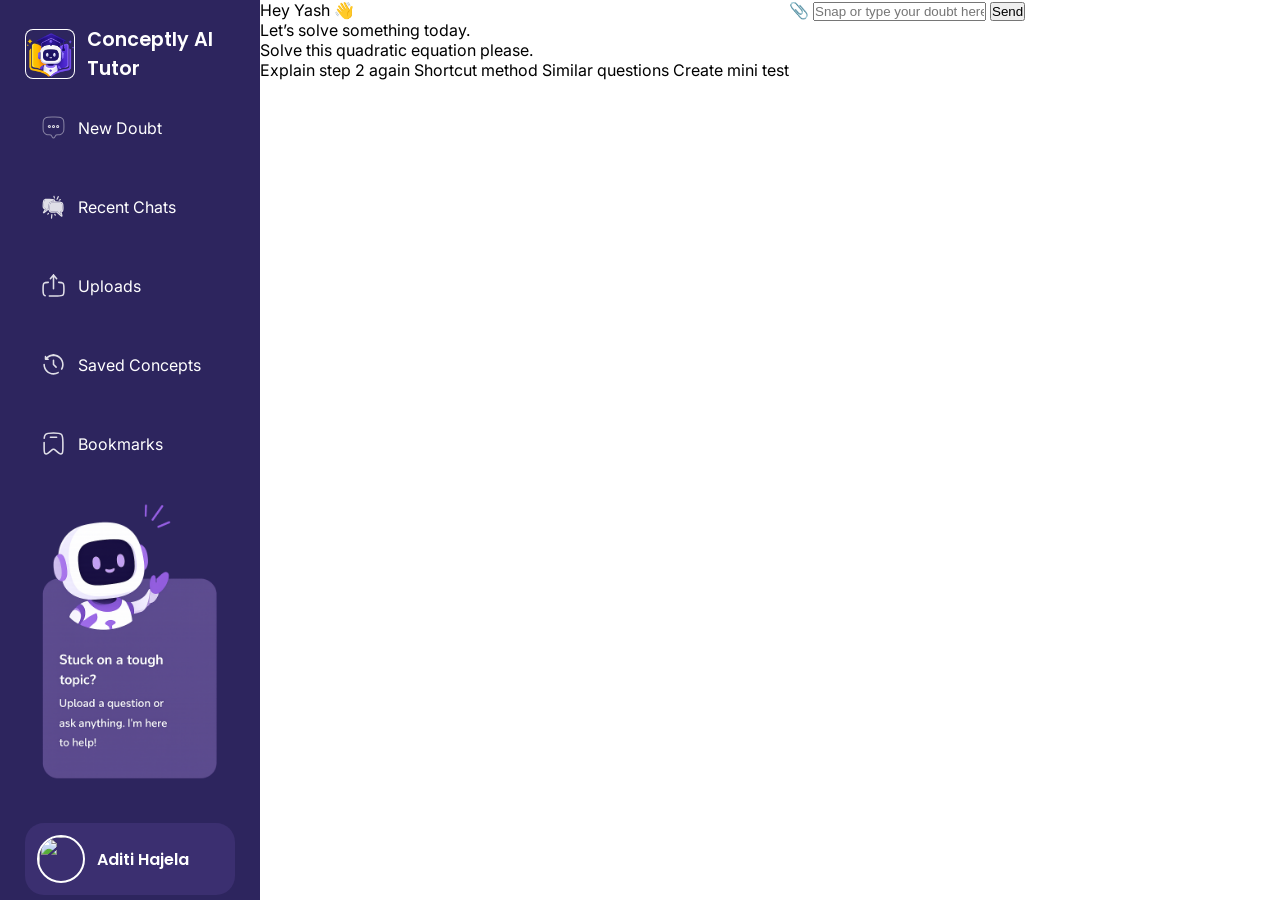
==== index.html @ 47c6aef8 "Initial project upload" ====
<!DOCTYPE html>
<html lang="en">

<head>
    <meta charset="UTF-8">
    <meta name="viewport" content="width=device-width, initial-scale=1.0">
    <title>Conceptly</title>
    <link href="https://fonts.googleapis.com/css2?family=Poppins:wght@400;600&family=Inter:wght@400;500&display=swap"
        rel="stylesheet">
   
    <link rel="icon" sizes="32x32" type="image/png" href="tutor-logo.png  ">


    <style>
        :root {
            --primary: #2d255e;
            /* Sidebar purple */
            --accent: #FFD166;
            /* Highlight yellow */
            --background: #FFFFFF;
            /* Main chat background (white) */
            --bot-bubble: #ECEBFF;
            /* AI tutor bubble (light lavender) */
            --user-bubble: #F1F3F4;
            /* User bubble (light gray) */
            --success: #3DDC97;
            /* Correct/positive feedback green */
            --error: #FF6B6B;
            /* Error red */
            --active: rgba(255, 255, 255, 0.08);
        }


        * {
            margin: 0;
            padding: 0;
            box-sizing: border-box;
        }

        body {
            font-family: "Inter", sans-serif;
            background: var(--background);
            display: flex;
            height: 100vh;
            overflow: hidden;
        }

        .top-section {
            flex-grow: 1;
        }

        .sidebar {
            width: 260px;
            background: var(--primary);
            color: white;
            padding: 25px;
            display: flex;
            flex-direction: column;
            height: 100vh;
            /* force exact viewport height */
            overflow: hidden;
            /* prevent internal overflow */
        }


        .nav {
            display: flex;
            flex-direction: column;
            gap: 10px;
        }

        .nav-icon {
            width: 25px;
            height: 25px;
            filter: brightness(0) invert(1);
            opacity: 0.85;
            transition: 0.2s ease;
        }

        .nav-item:hover .nav-icon {
            opacity: 1;
            transform: scale(1.08);
        }

        .nav-item:hover span {
            opacity: 1;
            transform: scale(1.08);
        }

        .nav-item {
            display: flex;
            align-items: center;

            gap: 12px;
            padding: 12px 16px;
            border-radius: 8px;
            cursor: pointer;
            transition: background-color 0.2s ease;
        }

        .nav-item:hover {
            background-color: var(--active);
        }

        .nav-item.active {
            background-color: var(--active);
        }

        .nav-item {
            margin-top: 20px;
            padding: 12px 16px;
            border-radius: 8px;
            cursor: pointer;
            transition: background-color 0.2s ease;
        }

        .logo {
            display: flex;
            align-items: center;
            gap: 12px;
            /* space between icon and text */
        }

        .logo-icon {
            width: 50px;
            height: 50px;
            box-shadow: inset 0 0 0 1px white;
            /* white border around the icon */
            border-radius: 8px;
            padding: 1px;
        }

        .logo p {
            position: relative;
            /* required for ::before positioning */
            font-family: "Poppins", sans-serif;
            font-size: 1.2rem;
            font-weight: 600;
            color: white;
            overflow: hidden;
            cursor: pointer;
        }

        .help-box {
            margin: 20px 0;
            width: 100%;
            max-height: 100%;
            border-radius: 12px;
            object-fit: cover;
            transition: transform 0.2s ease;
            /* smooth hover effect */
        }

        .help-box:hover {
            transform: scale(1.02);

        }





        .profile {
            display: flex;
            align-items: center;
            gap: 12px;
            background-color: #3b2f70;
            /* slightly lighter purple box */
            padding: 12px;
            border-radius: 19px;
            margin-bottom: 30px;
            margin-top: 0;
        }

        .profile-avatar {
            width: 48px;
            height: 48px;
            border-radius: 50%;
            object-fit: cover;
            border: 2px solid white;
        }

        .profile-info {
            display: flex;
            flex-direction: column;
        }

        .profile-name {
            font-family: "Poppins", sans-serif;
            font-size: 1rem;
            font-weight: 600;
            color: white;
        }
    </style>
</head>

<body>
    <div class="sidebar">

        <div class="top-section">

            <div class="logo">
                <img class="logo-icon" src="tutor-logo.png">
                <p>Conceptly AI Tutor</p>
            </div>

            <div class="nav">

                <div class="nav-item">
                    <img src="chat-dots-svgrepo-com.svg" class="nav-icon">
                    <span>New Doubt</span>
                </div>

                <div class="nav-item">
                    <img src="messages-svgrepo-com.svg" class="nav-icon">
                    <span>Recent Chats</span>
                </div>

                <div class="nav-item">
                    <img src="upload-svgrepo-com.svg" class="nav-icon">
                    <span>Uploads</span>
                </div>

                <div class="nav-item">
                    <img src="history-svgrepo-com.svg" class="nav-icon">
                    <span>Saved Concepts</span>
                </div>

                <div class="nav-item">
                    <img src="bookmark-svgrepo-com.svg" class="nav-icon">
                    <span>Bookmarks</span>
                </div>

            </div>

        </div>

        <img class="help-box" src="help.png">

        <div class="profile">
            <img src="alex-avatar.png" class="profile-avatar">
            <div class="profile-info">
                <p class="profile-name">Aditi Hajela</p>
            </div>
        </div>

    </div>

    <!-- MAIN CONTENT -->
    <div class="main"> <!-- GREETING -->
        <div class="greeting"> Hey Yash 👋<br> Let’s solve something today. </div> <!-- CHAT -->
        <div class="chat-container"> <!-- USER MESSAGE -->
            <div class="message user"> Solve this quadratic equation please. </div>
            <div class="suggestions"> <span class="chip">Explain step 2 again</span> <span class="chip">Shortcut
                    method</span> <span class="chip">Similar questions</span> <span class="chip">Create mini test</span>
            </div>
        </div>
    </div> <!-- INPUT -->
    <div class="input-area"> <label class="upload-btn"> 📎 <input type="file" hidden> </label> <input type="text"
            placeholder="Snap or type your doubt here..."> <button class="send-btn">Send</button> </div>
    </div>


</body>

</html>
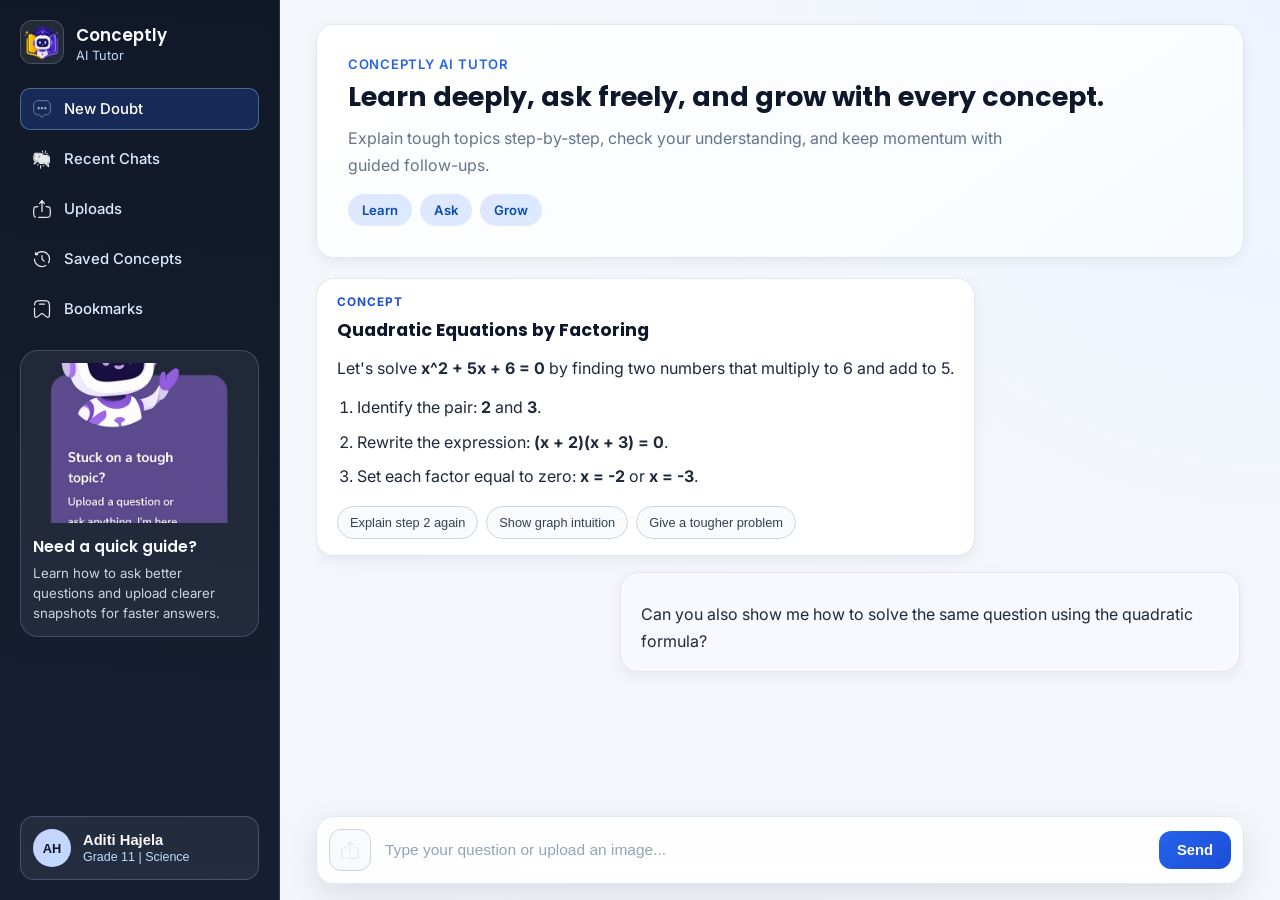
==== commit 0270a375: "updated css" ====
--- a/index.html
+++ b/index.html
@@ -1,266 +1,115 @@
 <!DOCTYPE html>
 <html lang="en">
+<head>
+  <meta charset="UTF-8">
+  <meta name="viewport" content="width=device-width, initial-scale=1.0">
+  <title>Conceptly</title>
+  <link rel="preconnect" href="https://fonts.googleapis.com">
+  <link rel="preconnect" href="https://fonts.gstatic.com" crossorigin>
+  <link href="https://fonts.googleapis.com/css2?family=Inter:wght@400;500;600;700&family=Poppins:wght@500;600;700&display=swap" rel="stylesheet">
+  <link rel="icon" type="image/png" sizes="32x32" href="tutor-logo.png">
+  <link rel="stylesheet" href="styles.css">
+</head>
+<body>
+  <div class="app-shell">
+    <aside class="sidebar" aria-label="Primary">
+      <div class="sidebar-top">
+        <a class="logo" href="#" aria-label="Conceptly home">
+          <img class="logo-mark" src="tutor-logo.png" alt="Conceptly logo">
+          <div class="logo-copy">
+            <span class="logo-title">Conceptly</span>
+            <span class="logo-subtitle">AI Tutor</span>
+          </div>
+        </a>
 
-<head>
-    <meta charset="UTF-8">
-    <meta name="viewport" content="width=device-width, initial-scale=1.0">
-    <title>Conceptly</title>
-    <link href="https://fonts.googleapis.com/css2?family=Poppins:wght@400;600&family=Inter:wght@400;500&display=swap"
-        rel="stylesheet">
-   
-    <link rel="icon" sizes="32x32" type="image/png" href="tutor-logo.png  ">
+        <nav class="sidebar-nav" aria-label="Sidebar navigation">
+          <a class="nav-item active" href="#">
+            <img src="chat-dots-svgrepo-com.svg" class="nav-icon" alt="" aria-hidden="true">
+            <span class="nav-label">New Doubt</span>
+          </a>
+          <a class="nav-item" href="#">
+            <img src="messages-svgrepo-com.svg" class="nav-icon" alt="" aria-hidden="true">
+            <span class="nav-label">Recent Chats</span>
+          </a>
+          <a class="nav-item" href="#">
+            <img src="upload-svgrepo-com.svg" class="nav-icon" alt="" aria-hidden="true">
+            <span class="nav-label">Uploads</span>
+          </a>
+          <a class="nav-item" href="#">
+            <img src="history-svgrepo-com.svg" class="nav-icon" alt="" aria-hidden="true">
+            <span class="nav-label">Saved Concepts</span>
+          </a>
+          <a class="nav-item" href="#">
+            <img src="bookmark-svgrepo-com.svg" class="nav-icon" alt="" aria-hidden="true">
+            <span class="nav-label">Bookmarks</span>
+          </a>
+        </nav>
+      </div>
 
+      <div class="help-card">
+        <img src="help.png" alt="Get help with Conceptly features">
+        <div class="help-copy">
+          <h2>Need a quick guide?</h2>
+          <p>Learn how to ask better questions and upload clearer snapshots for faster answers.</p>
+        </div>
+      </div>
 
-    <style>
-        :root {
-            --primary: #2d255e;
-            /* Sidebar purple */
-            --accent: #FFD166;
-            /* Highlight yellow */
-            --background: #FFFFFF;
-            /* Main chat background (white) */
-            --bot-bubble: #ECEBFF;
-            /* AI tutor bubble (light lavender) */
-            --user-bubble: #F1F3F4;
-            /* User bubble (light gray) */
-            --success: #3DDC97;
-            /* Correct/positive feedback green */
-            --error: #FF6B6B;
-            /* Error red */
-            --active: rgba(255, 255, 255, 0.08);
-        }
+      <button class="profile-card" type="button" aria-label="Open profile">
+        <span class="avatar" aria-hidden="true">AH</span>
+        <span class="profile-meta">
+          <span class="profile-name">Aditi Hajela</span>
+          <span class="profile-role">Grade 11 | Science</span>
+        </span>
+      </button>
+    </aside>
 
+    <main class="main" aria-label="Chat workspace">
+      <section class="greeting" aria-label="Welcome">
+        <p class="eyebrow">Conceptly AI Tutor</p>
+        <h1>Learn deeply, ask freely, and grow with every concept.</h1>
+        <p class="subheading">Explain tough topics step-by-step, check your understanding, and keep momentum with guided follow-ups.</p>
+        <div class="feature-highlights" role="list" aria-label="Core features">
+          <span class="highlight-chip" role="listitem">Learn</span>
+          <span class="highlight-chip" role="listitem">Ask</span>
+          <span class="highlight-chip" role="listitem">Grow</span>
+        </div>
+      </section>
 
-        * {
-            margin: 0;
-            padding: 0;
-            box-sizing: border-box;
-        }
+      <section class="chat-container" aria-label="Conversation">
+        <article class="chat-message bot-message">
+          <p class="message-label">Concept</p>
+          <h2 class="concept-title">Quadratic Equations by Factoring</h2>
+          <div class="message-body">
+            <p>Let's solve <strong>x^2 + 5x + 6 = 0</strong> by finding two numbers that multiply to 6 and add to 5.</p>
+            <ol class="step-list">
+              <li>Identify the pair: <strong>2</strong> and <strong>3</strong>.</li>
+              <li>Rewrite the expression: <strong>(x + 2)(x + 3) = 0</strong>.</li>
+              <li>Set each factor equal to zero: <strong>x = -2</strong> or <strong>x = -3</strong>.</li>
+            </ol>
+          </div>
+          <div class="suggestion-chips" aria-label="Suggested follow-ups">
+            <button class="chip" type="button">Explain step 2 again</button>
+            <button class="chip" type="button">Show graph intuition</button>
+            <button class="chip" type="button">Give a tougher problem</button>
+          </div>
+        </article>
 
-        body {
-            font-family: "Inter", sans-serif;
-            background: var(--background);
-            display: flex;
-            height: 100vh;
-            overflow: hidden;
-        }
+        <article class="chat-message user-message">
+          <div class="message-body">
+            <p>Can you also show me how to solve the same question using the quadratic formula?</p>
+          </div>
+        </article>
+      </section>
 
-        .top-section {
-            flex-grow: 1;
-        }
-
-        .sidebar {
-            width: 260px;
-            background: var(--primary);
-            color: white;
-            padding: 25px;
-            display: flex;
-            flex-direction: column;
-            height: 100vh;
-            /* force exact viewport height */
-            overflow: hidden;
-            /* prevent internal overflow */
-        }
-
-
-        .nav {
-            display: flex;
-            flex-direction: column;
-            gap: 10px;
-        }
-
-        .nav-icon {
-            width: 25px;
-            height: 25px;
-            filter: brightness(0) invert(1);
-            opacity: 0.85;
-            transition: 0.2s ease;
-        }
-
-        .nav-item:hover .nav-icon {
-            opacity: 1;
-            transform: scale(1.08);
-        }
-
-        .nav-item:hover span {
-            opacity: 1;
-            transform: scale(1.08);
-        }
-
-        .nav-item {
-            display: flex;
-            align-items: center;
-
-            gap: 12px;
-            padding: 12px 16px;
-            border-radius: 8px;
-            cursor: pointer;
-            transition: background-color 0.2s ease;
-        }
-
-        .nav-item:hover {
-            background-color: var(--active);
-        }
-
-        .nav-item.active {
-            background-color: var(--active);
-        }
-
-        .nav-item {
-            margin-top: 20px;
-            padding: 12px 16px;
-            border-radius: 8px;
-            cursor: pointer;
-            transition: background-color 0.2s ease;
-        }
-
-        .logo {
-            display: flex;
-            align-items: center;
-            gap: 12px;
-            /* space between icon and text */
-        }
-
-        .logo-icon {
-            width: 50px;
-            height: 50px;
-            box-shadow: inset 0 0 0 1px white;
-            /* white border around the icon */
-            border-radius: 8px;
-            padding: 1px;
-        }
-
-        .logo p {
-            position: relative;
-            /* required for ::before positioning */
-            font-family: "Poppins", sans-serif;
-            font-size: 1.2rem;
-            font-weight: 600;
-            color: white;
-            overflow: hidden;
-            cursor: pointer;
-        }
-
-        .help-box {
-            margin: 20px 0;
-            width: 100%;
-            max-height: 100%;
-            border-radius: 12px;
-            object-fit: cover;
-            transition: transform 0.2s ease;
-            /* smooth hover effect */
-        }
-
-        .help-box:hover {
-            transform: scale(1.02);
-
-        }
-
-
-
-
-
-        .profile {
-            display: flex;
-            align-items: center;
-            gap: 12px;
-            background-color: #3b2f70;
-            /* slightly lighter purple box */
-            padding: 12px;
-            border-radius: 19px;
-            margin-bottom: 30px;
-            margin-top: 0;
-        }
-
-        .profile-avatar {
-            width: 48px;
-            height: 48px;
-            border-radius: 50%;
-            object-fit: cover;
-            border: 2px solid white;
-        }
-
-        .profile-info {
-            display: flex;
-            flex-direction: column;
-        }
-
-        .profile-name {
-            font-family: "Poppins", sans-serif;
-            font-size: 1rem;
-            font-weight: 600;
-            color: white;
-        }
-    </style>
-</head>
-
-<body>
-    <div class="sidebar">
-
-        <div class="top-section">
-
-            <div class="logo">
-                <img class="logo-icon" src="tutor-logo.png">
-                <p>Conceptly AI Tutor</p>
-            </div>
-
-            <div class="nav">
-
-                <div class="nav-item">
-                    <img src="chat-dots-svgrepo-com.svg" class="nav-icon">
-                    <span>New Doubt</span>
-                </div>
-
-                <div class="nav-item">
-                    <img src="messages-svgrepo-com.svg" class="nav-icon">
-                    <span>Recent Chats</span>
-                </div>
-
-                <div class="nav-item">
-                    <img src="upload-svgrepo-com.svg" class="nav-icon">
-                    <span>Uploads</span>
-                </div>
-
-                <div class="nav-item">
-                    <img src="history-svgrepo-com.svg" class="nav-icon">
-                    <span>Saved Concepts</span>
-                </div>
-
-                <div class="nav-item">
-                    <img src="bookmark-svgrepo-com.svg" class="nav-icon">
-                    <span>Bookmarks</span>
-                </div>
-
-            </div>
-
-        </div>
-
-        <img class="help-box" src="help.png">
-
-        <div class="profile">
-            <img src="alex-avatar.png" class="profile-avatar">
-            <div class="profile-info">
-                <p class="profile-name">Aditi Hajela</p>
-            </div>
-        </div>
-
-    </div>
-
-    <!-- MAIN CONTENT -->
-    <div class="main"> <!-- GREETING -->
-        <div class="greeting"> Hey Yash 👋<br> Let’s solve something today. </div> <!-- CHAT -->
-        <div class="chat-container"> <!-- USER MESSAGE -->
-            <div class="message user"> Solve this quadratic equation please. </div>
-            <div class="suggestions"> <span class="chip">Explain step 2 again</span> <span class="chip">Shortcut
-                    method</span> <span class="chip">Similar questions</span> <span class="chip">Create mini test</span>
-            </div>
-        </div>
-    </div> <!-- INPUT -->
-    <div class="input-area"> <label class="upload-btn"> 📎 <input type="file" hidden> </label> <input type="text"
-            placeholder="Snap or type your doubt here..."> <button class="send-btn">Send</button> </div>
-    </div>
-
-
+      <form class="input-bar" action="#" method="post" aria-label="Message input">
+        <label class="icon-btn upload-btn" for="file-upload" aria-label="Upload file">
+          <img src="upload-svgrepo-com.svg" alt="" aria-hidden="true">
+        </label>
+        <input id="file-upload" type="file" hidden>
+        <input class="text-input" type="text" placeholder="Type your question or upload an image..." aria-label="Type your question">
+        <button class="send-btn" type="submit">Send</button>
+      </form>
+    </main>
+  </div>
 </body>
-
-</html>+</html>
--- a/styles.css
+++ b/styles.css
@@ -0,0 +1,528 @@
+:root {
+  --bg: #f4f6fb;
+  --surface: #ffffff;
+  --surface-2: #f7f9ff;
+  --sidebar: #111827;
+  --sidebar-hover: #1d293d;
+  --text: #0f172a;
+  --muted: #64748b;
+  --line: #e2e8f0;
+  --accent: #2563eb;
+  --accent-soft: #dbeafe;
+  --success-soft: #dcfce7;
+  --shadow-sm: 0 4px 14px rgba(15, 23, 42, 0.06);
+  --shadow-md: 0 10px 30px rgba(15, 23, 42, 0.1);
+  --radius-sm: 10px;
+  --radius-md: 14px;
+  --radius-lg: 18px;
+  --space-2: 8px;
+  --space-3: 12px;
+  --space-4: 16px;
+  --space-5: 20px;
+  --space-6: 24px;
+  --space-8: 32px;
+  --sidebar-w: 280px;
+  --sidebar-collapsed: 88px;
+}
+
+*,
+*::before,
+*::after {
+  box-sizing: border-box;
+}
+
+html,
+body {
+  margin: 0;
+  min-height: 100%;
+}
+
+body {
+  font-family: "Inter", sans-serif;
+  color: var(--text);
+  background: radial-gradient(circle at top right, #eef4ff 0%, var(--bg) 45%, #f2f5fb 100%);
+}
+
+.app-shell {
+  height: 100dvh;
+  display: flex;
+  overflow: hidden;
+}
+
+.sidebar {
+  width: var(--sidebar-w);
+  background: linear-gradient(185deg, #111827 0%, #172033 100%);
+  color: #f8fafc;
+  padding: var(--space-5);
+  display: flex;
+  flex-direction: column;
+  gap: var(--space-5);
+  border-right: 1px solid rgba(148, 163, 184, 0.2);
+  overflow: hidden;
+}
+
+.sidebar-top {
+  display: flex;
+  flex-direction: column;
+  gap: var(--space-6);
+  min-height: 0;
+}
+
+.logo {
+  display: flex;
+  align-items: center;
+  gap: var(--space-3);
+  text-decoration: none;
+  color: inherit;
+}
+
+.logo-mark {
+  width: 44px;
+  height: 44px;
+  border-radius: 12px;
+  padding: 3px;
+  background: rgba(255, 255, 255, 0.08);
+  border: 1px solid rgba(226, 232, 240, 0.2);
+}
+
+.logo-copy {
+  display: grid;
+}
+
+.logo-title {
+  font-family: "Poppins", sans-serif;
+  font-size: 1.05rem;
+  font-weight: 600;
+}
+
+.logo-subtitle {
+  font-size: 0.8rem;
+  color: #bfdbfe;
+}
+
+.sidebar-nav {
+  display: grid;
+  gap: var(--space-2);
+}
+
+.nav-item {
+  display: flex;
+  align-items: center;
+  gap: var(--space-3);
+  color: #dbeafe;
+  text-decoration: none;
+  padding: 11px 12px;
+  border-radius: var(--radius-sm);
+  transition: background-color 180ms ease, color 180ms ease, transform 180ms ease;
+}
+
+.nav-item:hover {
+  background: var(--sidebar-hover);
+  color: #ffffff;
+  transform: translateX(2px);
+}
+
+.nav-item.active {
+  background: rgba(37, 99, 235, 0.24);
+  color: #ffffff;
+  box-shadow: inset 0 0 0 1px rgba(147, 197, 253, 0.4);
+}
+
+.nav-icon {
+  width: 20px;
+  height: 20px;
+  object-fit: contain;
+  filter: brightness(0) invert(1);
+  opacity: 0.9;
+}
+
+.nav-label {
+  font-size: 0.93rem;
+  font-weight: 500;
+  white-space: nowrap;
+}
+
+.help-card {
+  border-radius: var(--radius-lg);
+  background: rgba(255, 255, 255, 0.06);
+  border: 1px solid rgba(191, 219, 254, 0.2);
+  padding: var(--space-3);
+  display: grid;
+  gap: var(--space-3);
+}
+
+.help-card img {
+  width: 100%;
+  aspect-ratio: 4 / 3;
+  object-fit: cover;
+  border-radius: var(--radius-md);
+}
+
+.help-copy h2 {
+  margin: 0;
+  font-family: "Poppins", sans-serif;
+  font-size: 0.98rem;
+  font-weight: 600;
+}
+
+.help-copy p {
+  margin: 6px 0 0;
+  font-size: 0.83rem;
+  color: #cbd5e1;
+  line-height: 1.5;
+}
+
+.profile-card {
+  margin-top: auto;
+  border: 1px solid rgba(191, 219, 254, 0.22);
+  background: rgba(255, 255, 255, 0.06);
+  border-radius: var(--radius-md);
+  padding: var(--space-3);
+  color: #f8fafc;
+  display: flex;
+  align-items: center;
+  gap: var(--space-3);
+  text-align: left;
+  cursor: pointer;
+  transition: background-color 180ms ease, border-color 180ms ease;
+}
+
+.profile-card:hover {
+  background: rgba(255, 255, 255, 0.12);
+  border-color: rgba(191, 219, 254, 0.4);
+}
+
+.avatar {
+  width: 38px;
+  height: 38px;
+  border-radius: 50%;
+  display: grid;
+  place-items: center;
+  font-size: 0.8rem;
+  font-weight: 700;
+  color: #0f172a;
+  background: linear-gradient(135deg, #c7d2fe, #bfdbfe);
+}
+
+.profile-meta {
+  display: grid;
+  gap: 2px;
+}
+
+.profile-name {
+  font-size: 0.92rem;
+  font-weight: 600;
+}
+
+.profile-role {
+  font-size: 0.78rem;
+  color: #bfdbfe;
+}
+
+.main {
+  flex: 1;
+  min-width: 0;
+  display: flex;
+  flex-direction: column;
+  gap: var(--space-5);
+  padding: var(--space-6) clamp(14px, 3vw, 36px) var(--space-4);
+  overflow: hidden;
+}
+
+.greeting {
+  background: linear-gradient(145deg, #ffffff 0%, #f8fbff 100%);
+  border: 1px solid var(--line);
+  border-radius: var(--radius-lg);
+  box-shadow: var(--shadow-sm);
+  padding: clamp(18px, 2.4vw, 32px);
+}
+
+.eyebrow {
+  margin: 0 0 var(--space-2);
+  color: var(--accent);
+  font-size: 0.82rem;
+  font-weight: 600;
+  letter-spacing: 0.06em;
+  text-transform: uppercase;
+}
+
+.greeting h1 {
+  margin: 0;
+  font-family: "Poppins", sans-serif;
+  font-size: clamp(1.28rem, 2.1vw, 2rem);
+  line-height: 1.25;
+}
+
+.subheading {
+  margin: var(--space-3) 0 0;
+  color: var(--muted);
+  line-height: 1.65;
+  max-width: 70ch;
+}
+
+.feature-highlights {
+  display: flex;
+  flex-wrap: wrap;
+  gap: var(--space-2);
+  margin-top: var(--space-4);
+}
+
+.highlight-chip {
+  border-radius: 999px;
+  padding: 8px 14px;
+  font-size: 0.82rem;
+  font-weight: 600;
+  color: #0b4bb3;
+  background: linear-gradient(120deg, #e0e7ff, #dbeafe);
+}
+
+.chat-container {
+  flex: 1;
+  overflow: auto;
+  display: grid;
+  align-content: start;
+  gap: var(--space-4);
+  padding-right: 4px;
+}
+
+.chat-message {
+  max-width: min(760px, 100%);
+  border-radius: var(--radius-lg);
+  box-shadow: var(--shadow-sm);
+  padding: var(--space-4) var(--space-5);
+  border: 1px solid var(--line);
+}
+
+.bot-message {
+  justify-self: start;
+  background: var(--surface);
+}
+
+.user-message {
+  justify-self: end;
+  background: var(--surface-2);
+  max-width: min(620px, 92%);
+}
+
+.message-label {
+  margin: 0;
+  font-size: 0.74rem;
+  font-weight: 700;
+  letter-spacing: 0.08em;
+  text-transform: uppercase;
+  color: #1d4ed8;
+}
+
+.concept-title {
+  margin: 8px 0 0;
+  font-family: "Poppins", sans-serif;
+  font-size: 1.1rem;
+}
+
+.message-body {
+  margin-top: var(--space-3);
+  color: #1e293b;
+  line-height: 1.68;
+}
+
+.message-body p {
+  margin: 0;
+}
+
+.step-list {
+  margin: var(--space-3) 0 0;
+  padding-left: 20px;
+  display: grid;
+  gap: 8px;
+}
+
+.suggestion-chips {
+  margin-top: var(--space-4);
+  display: flex;
+  flex-wrap: wrap;
+  gap: var(--space-2);
+}
+
+.chip {
+  border: 1px solid #cbd5e1;
+  background: #f8fafc;
+  color: #334155;
+  border-radius: 999px;
+  padding: 8px 12px;
+  font-size: 0.8rem;
+  font-weight: 500;
+  cursor: pointer;
+  transition: background-color 180ms ease, border-color 180ms ease, color 180ms ease;
+}
+
+.chip:hover {
+  background: #eaf2ff;
+  border-color: #93c5fd;
+  color: #0f172a;
+}
+
+.input-bar {
+  position: sticky;
+  bottom: 0;
+  z-index: 3;
+  display: flex;
+  align-items: center;
+  gap: var(--space-3);
+  padding: var(--space-3);
+  border-radius: var(--radius-lg);
+  border: 1px solid var(--line);
+  background: rgba(255, 255, 255, 0.9);
+  backdrop-filter: blur(10px);
+  box-shadow: var(--shadow-md);
+}
+
+.icon-btn {
+  width: 42px;
+  height: 42px;
+  border: 1px solid #cbd5e1;
+  border-radius: 12px;
+  background: #f8fafc;
+  display: grid;
+  place-items: center;
+  cursor: pointer;
+  transition: border-color 180ms ease, background-color 180ms ease;
+}
+
+.icon-btn:hover {
+  border-color: #93c5fd;
+  background: #eff6ff;
+}
+
+.icon-btn img {
+  width: 20px;
+  height: 20px;
+}
+
+.text-input {
+  flex: 1;
+  min-width: 0;
+  border: 0;
+  outline: 0;
+  background: transparent;
+  font-size: 0.97rem;
+  color: var(--text);
+}
+
+.text-input::placeholder {
+  color: #94a3b8;
+}
+
+.send-btn {
+  border: 0;
+  border-radius: 12px;
+  background: linear-gradient(135deg, #2563eb, #1d4ed8);
+  color: #ffffff;
+  font-weight: 600;
+  font-size: 0.92rem;
+  padding: 11px 18px;
+  cursor: pointer;
+  transition: filter 180ms ease, transform 180ms ease;
+}
+
+.send-btn:hover {
+  filter: brightness(1.05);
+}
+
+.send-btn:active {
+  transform: translateY(1px);
+}
+
+@media (max-width: 1100px) {
+  .sidebar {
+    width: var(--sidebar-collapsed);
+    padding: var(--space-4) 12px;
+    align-items: center;
+  }
+
+  .logo-copy,
+  .nav-label,
+  .help-copy {
+    display: none;
+  }
+
+  .sidebar-top,
+  .sidebar-nav {
+    width: 100%;
+  }
+
+  .logo {
+    justify-content: center;
+  }
+
+  .nav-item {
+    justify-content: center;
+    padding: 11px 10px;
+  }
+
+  .help-card {
+    padding: 8px;
+    width: 100%;
+  }
+
+  .help-card img {
+    aspect-ratio: 1 / 1;
+  }
+
+  .profile-card {
+    width: 100%;
+    justify-content: center;
+    padding: 10px;
+  }
+
+  .profile-meta {
+    display: none;
+  }
+}
+
+@media (max-width: 768px) {
+  .app-shell {
+    display: grid;
+    grid-template-columns: var(--sidebar-collapsed) 1fr;
+  }
+
+  .main {
+    padding: var(--space-4);
+    gap: var(--space-4);
+  }
+
+  .chat-message {
+    padding: var(--space-4);
+  }
+
+  .input-bar {
+    gap: var(--space-2);
+    padding: 10px;
+  }
+
+  .send-btn {
+    padding: 10px 14px;
+  }
+}
+
+@media (max-width: 560px) {
+  .main {
+    padding: 10px;
+  }
+
+  .greeting {
+    padding: var(--space-4);
+  }
+
+  .subheading {
+    max-width: none;
+  }
+
+  .user-message,
+  .bot-message {
+    max-width: 100%;
+  }
+
+  .send-btn {
+    min-width: 64px;
+  }
+}
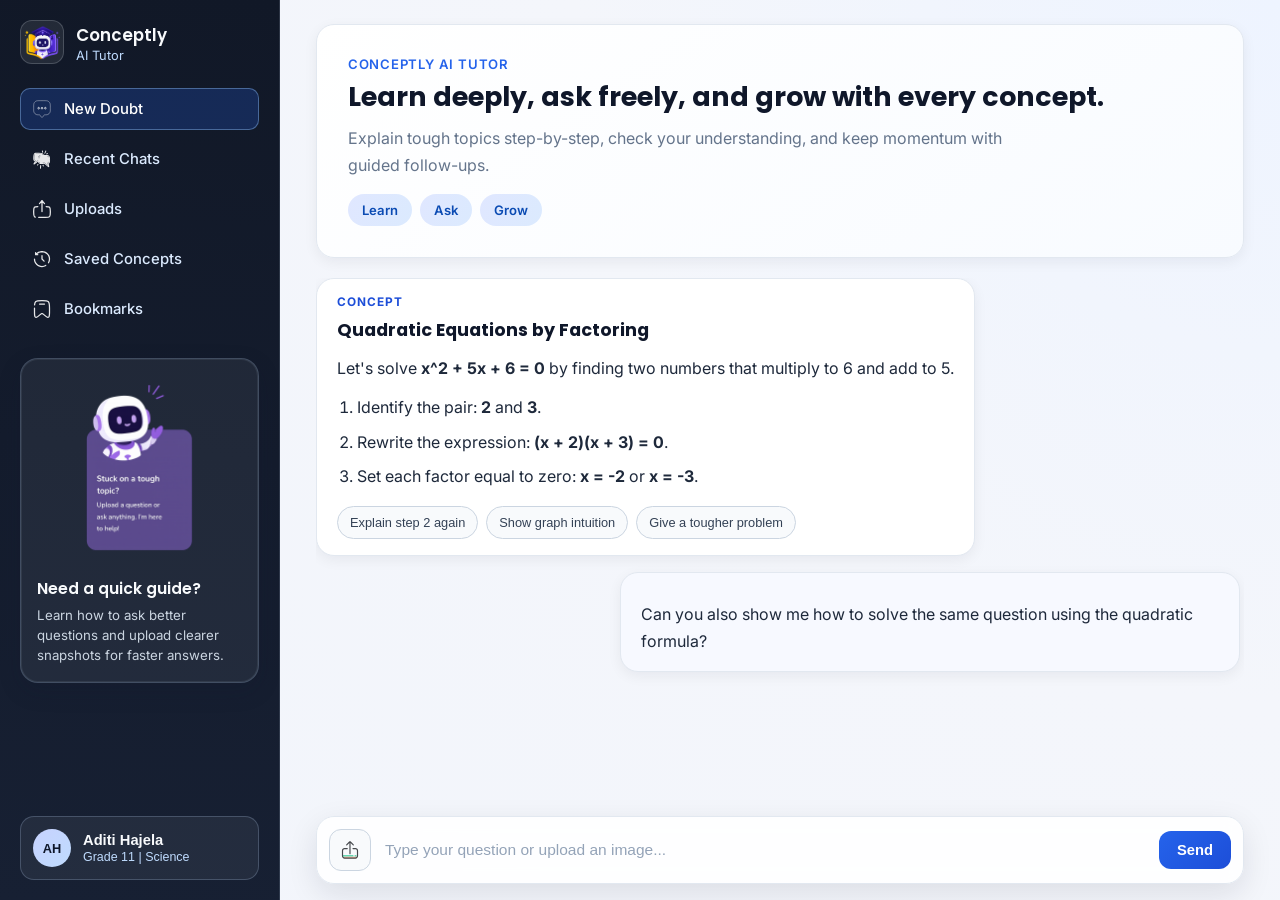
==== commit 548bb1fb: "updated css" ====
--- a/index.html
+++ b/index.html
@@ -47,7 +47,7 @@
       </div>
 
       <div class="help-card">
-        <img src="help.png" alt="Get help with Conceptly features">
+        <img  src="help.png" alt="Get help with Conceptly features">
         <div class="help-copy">
           <h2>Need a quick guide?</h2>
           <p>Learn how to ask better questions and upload clearer snapshots for faster answers.</p>
@@ -103,7 +103,7 @@
 
       <form class="input-bar" action="#" method="post" aria-label="Message input">
         <label class="icon-btn upload-btn" for="file-upload" aria-label="Upload file">
-          <img src="upload-svgrepo-com.svg" alt="" aria-hidden="true">
+          <img src="uploads-svgrepo-com.svg" alt="" aria-hidden="true">
         </label>
         <input id="file-upload" type="file" hidden>
         <input class="text-input" type="text" placeholder="Type your question or upload an image..." aria-label="Type your question">
--- a/styles.css
+++ b/styles.css
@@ -57,14 +57,17 @@
   display: flex;
   flex-direction: column;
   gap: var(--space-5);
+  justify-content: flex-start;
   border-right: 1px solid rgba(148, 163, 184, 0.2);
-  overflow: hidden;
+  overflow-y: auto;
+  overflow-x: hidden;
 }
 
 .sidebar-top {
   display: flex;
   flex-direction: column;
   gap: var(--space-6);
+  flex: 0 1 auto;
   min-height: 0;
 }
 
@@ -143,19 +146,46 @@
 }
 
 .help-card {
+  margin-top: var(--space-2);
+  margin-bottom: var(--space-2);
   border-radius: var(--radius-lg);
   background: rgba(255, 255, 255, 0.06);
   border: 1px solid rgba(191, 219, 254, 0.2);
-  padding: var(--space-3);
-  display: grid;
+  padding: var(--space-4);
+  display: flex;
+  flex-direction: column;
+  align-items: center;
   gap: var(--space-3);
+  box-shadow:
+    0 8px 22px rgba(15, 23, 42, 0.18),
+    inset 0 0 0 1px rgba(219, 234, 254, 0.08);
+  transition:
+    transform 220ms ease,
+    box-shadow 220ms ease,
+    border-color 220ms ease,
+    background-color 220ms ease;
 }
 
 .help-card img {
+  display: block;
   width: 100%;
-  aspect-ratio: 4 / 3;
-  object-fit: cover;
+  max-width: 210px;
+  height: auto;
+  max-height: 190px;
+  object-fit: contain;
+  object-position: center;
   border-radius: var(--radius-md);
+  margin-inline: auto;
+  flex-shrink: 0;
+}
+
+.help-card:hover {
+  transform: translateY(-2px);
+  border-color: rgba(191, 219, 254, 0.36);
+  background: rgba(255, 255, 255, 0.08);
+  box-shadow:
+    0 14px 28px rgba(15, 23, 42, 0.22),
+    0 0 0 1px rgba(147, 197, 253, 0.26);
 }
 
 .help-copy h2 {
@@ -460,12 +490,19 @@
   }
 
   .help-card {
-    padding: 8px;
+    padding: 10px;
     width: 100%;
+    gap: 0;
+    border-radius: var(--radius-md);
   }
 
   .help-card img {
-    aspect-ratio: 1 / 1;
+    width: 100%;
+    max-width: 56px;
+    max-height: 56px;
+    object-fit: contain;
+    object-position: center;
+    border-radius: 10px;
   }
 
   .profile-card {
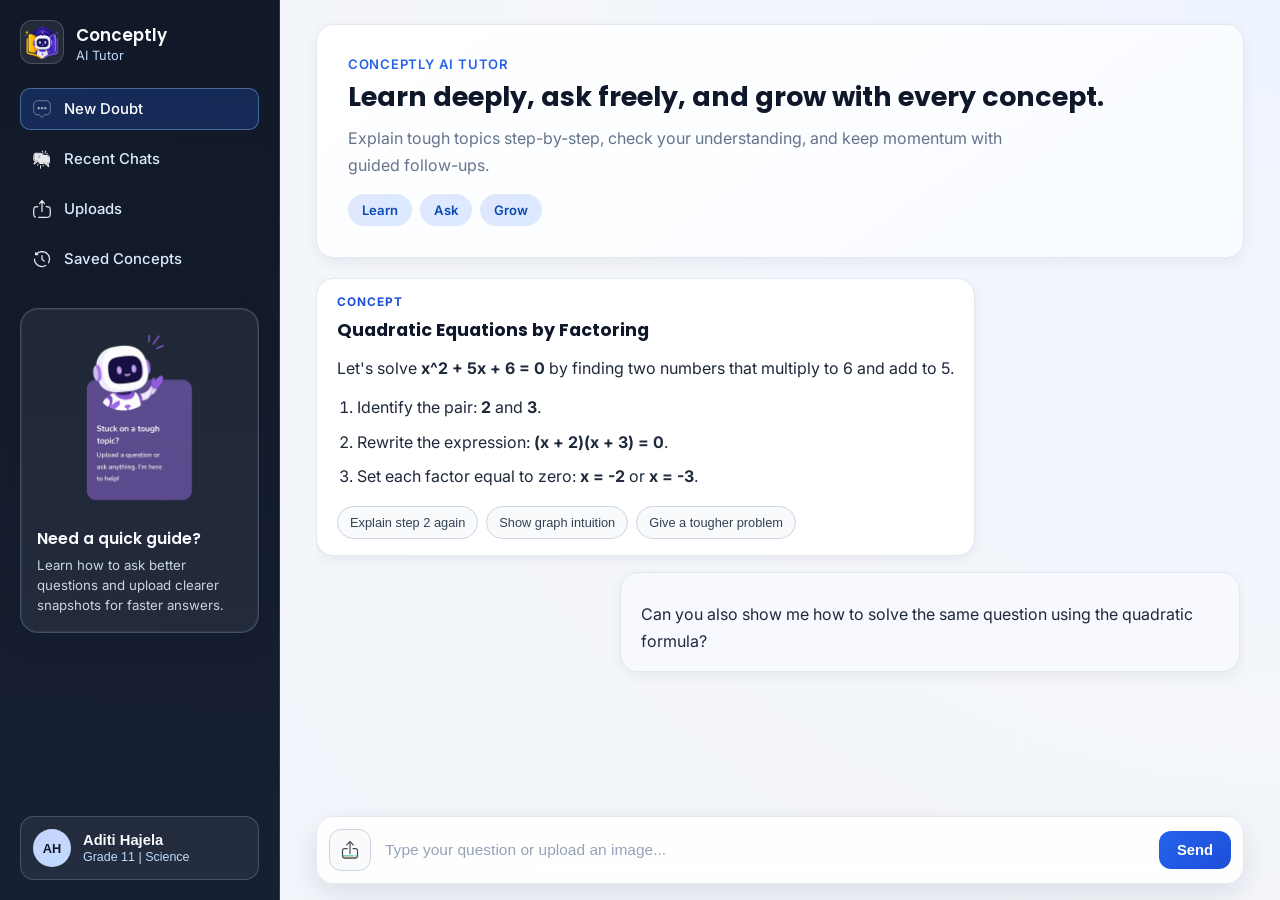
==== commit 111544b0: "more added" ====
--- a/index.html
+++ b/index.html
@@ -5,8 +5,8 @@
   <meta name="viewport" content="width=device-width, initial-scale=1.0">
   <title>Conceptly</title>
   <link rel="preconnect" href="https://fonts.googleapis.com">
-  <link rel="preconnect" href="https://fonts.gstatic.com" crossorigin>
-  <link href="https://fonts.googleapis.com/css2?family=Inter:wght@400;500;600;700&family=Poppins:wght@500;600;700&display=swap" rel="stylesheet">
+  <link rel="preconnect" href="https://fonts.gstatic.com" crossorigin>  
+  <link href="https://fonts.googleapis.com/css2?family=Inter:wght@400;500;600;700&family=Poppins:wght@500;600;700&display=swap" rel="stylesheet"> 
   <link rel="icon" type="image/png" sizes="32x32" href="tutor-logo.png">
   <link rel="stylesheet" href="styles.css">
 </head>
@@ -27,22 +27,19 @@
             <img src="chat-dots-svgrepo-com.svg" class="nav-icon" alt="" aria-hidden="true">
             <span class="nav-label">New Doubt</span>
           </a>
-          <a class="nav-item" href="#">
+          <a class="nav-item" href="recent.html">
             <img src="messages-svgrepo-com.svg" class="nav-icon" alt="" aria-hidden="true">
             <span class="nav-label">Recent Chats</span>
           </a>
-          <a class="nav-item" href="#">
+          <a class="nav-item" href="uploads.html">
             <img src="upload-svgrepo-com.svg" class="nav-icon" alt="" aria-hidden="true">
             <span class="nav-label">Uploads</span>
           </a>
-          <a class="nav-item" href="#">
+          <a class="nav-item" href="saved.html">
             <img src="history-svgrepo-com.svg" class="nav-icon" alt="" aria-hidden="true">
             <span class="nav-label">Saved Concepts</span>
           </a>
-          <a class="nav-item" href="#">
-            <img src="bookmark-svgrepo-com.svg" class="nav-icon" alt="" aria-hidden="true">
-            <span class="nav-label">Bookmarks</span>
-          </a>
+              
         </nav>
       </div>
 
@@ -111,5 +108,208 @@
       </form>
     </main>
   </div>
+
+  <div class="profile-modal-overlay" id="profile-modal-overlay" hidden>
+    <section
+      class="profile-modal"
+      id="profile-modal"
+      role="dialog"
+      aria-modal="true"
+      aria-labelledby="profile-modal-title"
+      tabindex="-1"
+    >
+      <button class="profile-modal-close" id="profile-modal-close" type="button" aria-label="Close profile panel">&times;</button>
+
+      <header class="profile-modal-header">
+        <span class="profile-modal-avatar" aria-hidden="true">AH</span>
+        <div class="profile-modal-user">
+          <h2 id="profile-modal-title">Aditi Hajela</h2>
+          <a href="mailto:aditi@email.com">aditi@email.com</a>
+        </div>
+      </header>
+
+      <section class="profile-modal-details" aria-label="User details">
+        <div class="detail-row">
+          <p class="detail-label">Class</p>
+          <p class="detail-value">Grade 11 Science</p>
+        </div>
+        <div class="detail-row">
+          <p class="detail-label">Target exam</p>
+          <p class="detail-value">JEE + Boards</p>
+        </div>
+        <div class="detail-row">
+          <p class="detail-label">Learning focus</p>
+          <p class="detail-value">Math and Physics</p>
+        </div>
+        <div class="detail-row">
+          <p class="detail-label">Account type</p>
+          <p class="detail-value">Pro</p>
+        </div>
+      </section>
+
+      <section class="profile-modal-actions" aria-label="Quick actions">
+        <button class="send-btn" type="button">Edit Profile</button>
+        <button class="send-btn" type="button">View Progress</button>
+        <button class="send-btn" type="button">Logout</button>
+      </section>
+    </section>
+  </div>
+
+
+  <script>
+const form = document.querySelector(".input-bar");
+const textInput = document.querySelector(".text-input");
+const fileInput = document.querySelector("#file-upload");
+const chatContainer = document.querySelector(".chat-container");
+const profileCard = document.querySelector(".profile-card");
+const profileModalOverlay = document.querySelector("#profile-modal-overlay");
+const profileModal = document.querySelector("#profile-modal");
+const profileModalClose = document.querySelector("#profile-modal-close");
+let lastFocusedElement = null;
+
+function getFocusableElements() {
+  return profileModal.querySelectorAll(
+    'a[href], button:not([disabled]), textarea, input, select, [tabindex]:not([tabindex="-1"])'
+  );
+}
+
+function openProfileModal() {
+  lastFocusedElement = document.activeElement;
+  profileModalOverlay.hidden = false;
+  requestAnimationFrame(() => {
+    profileModalOverlay.classList.add("open");
+  });
+  document.body.style.overflow = "hidden";
+  const focusable = getFocusableElements();
+  (focusable[0] || profileModal).focus();
+}
+
+function closeProfileModal() {
+  profileModalOverlay.classList.remove("open");
+  profileModalOverlay.classList.add("closing");
+  const handleCloseEnd = () => {
+    profileModalOverlay.hidden = true;
+    profileModalOverlay.classList.remove("closing");
+    profileModalOverlay.removeEventListener("animationend", handleCloseEnd);
+  };
+  profileModalOverlay.addEventListener("animationend", handleCloseEnd);
+  document.body.style.overflow = "";
+  if (lastFocusedElement) {
+    lastFocusedElement.focus();
+  }
+}
+
+profileCard.addEventListener("click", openProfileModal);
+profileModalClose.addEventListener("click", closeProfileModal);
+
+profileModalOverlay.addEventListener("click", (event) => {
+  if (event.target === profileModalOverlay) {
+    closeProfileModal();
+  }
+});
+
+document.addEventListener("keydown", (event) => {
+  if (profileModalOverlay.hidden) return;
+
+  if (event.key === "Escape") {
+    closeProfileModal();
+    return;
+  }
+
+  if (event.key === "Tab") {
+    const focusable = getFocusableElements();
+    if (!focusable.length) {
+      event.preventDefault();
+      profileModal.focus();
+      return;
+    }
+
+    const first = focusable[0];
+    const last = focusable[focusable.length - 1];
+
+    if (event.shiftKey && document.activeElement === first) {
+      event.preventDefault();
+      last.focus();
+    } else if (!event.shiftKey && document.activeElement === last) {
+      event.preventDefault();
+      first.focus();
+    }
+  }
+});
+
+form.addEventListener("submit", async (e) => {
+  e.preventDefault();
+
+  const question = textInput.value.trim();
+  const image = fileInput.files[0];
+
+  if (!question && !image) return;
+
+  // Show user message immediately
+  addUserMessage(question);
+
+  const formData = new FormData();
+  if (question) formData.append("question", question);
+  if (image) formData.append("image", image);
+
+  try {
+    const response = await fetch("http://127.0.0.1:5000/ask", {
+      method: "POST",
+      body: formData
+    });
+
+    const data = await response.json();
+
+    if (data.answer) {
+      addBotMessage(data.answer);
+    } else {
+      addBotMessage("⚠️ No response from AI.");
+    }
+
+  } catch (error) {
+    console.error(error);
+    addBotMessage("⚠️ Backend connection failed.");
+  }
+
+  textInput.value = "";
+  fileInput.value = "";
+});
+
+function addUserMessage(text) {
+  if (!text) return;
+
+  const msg = document.createElement("article");
+  msg.className = "chat-message user-message";
+
+  msg.innerHTML = `
+    <div class="message-body">
+      <p>${text}</p>
+    </div>
+  `;
+
+  chatContainer.appendChild(msg);
+  scrollToBottom();
+}
+
+function addBotMessage(text) {
+  const msg = document.createElement("article");
+  msg.className = "chat-message bot-message";
+
+  msg.innerHTML = `
+    <div class="message-body">
+      <p>${text}</p>
+    </div>
+  `;
+
+  chatContainer.appendChild(msg);
+  scrollToBottom();
+}
+
+function scrollToBottom() {
+  chatContainer.scrollTop = chatContainer.scrollHeight;
+}
+</script>
+
+
 </body>
 </html>
--- a/styles.css
+++ b/styles.css
@@ -462,6 +462,190 @@
   transform: translateY(1px);
 }
 
+.profile-modal-overlay {
+  position: fixed;
+  inset: 0;
+  z-index: 20;
+  display: grid;
+  place-items: center;
+  padding: var(--space-5);
+  background: rgba(15, 23, 42, 0.58);
+  backdrop-filter: blur(5px);
+  -webkit-backdrop-filter: blur(5px);
+  opacity: 0;
+  pointer-events: none;
+}
+
+.profile-modal-overlay.open {
+  opacity: 1;
+  pointer-events: auto;
+  animation: modal-fade-in 220ms ease forwards;
+}
+
+.profile-modal-overlay.closing {
+  pointer-events: none;
+  animation: modal-fade-out 180ms ease forwards;
+}
+
+.profile-modal {
+  width: min(460px, 100%);
+  background: var(--surface);
+  border: 1px solid var(--line);
+  border-radius: var(--radius-lg);
+  box-shadow: var(--shadow-md);
+  padding: var(--space-6);
+  position: relative;
+  transform: translateY(10px) scale(0.97);
+  opacity: 0;
+}
+
+.profile-modal-overlay.open .profile-modal {
+  animation: modal-pop-in 220ms ease forwards;
+}
+
+.profile-modal-overlay.closing .profile-modal {
+  animation: modal-pop-out 180ms ease forwards;
+}
+
+.profile-modal-close {
+  position: absolute;
+  top: 12px;
+  right: 12px;
+  width: 34px;
+  height: 34px;
+  border: 1px solid #cbd5e1;
+  border-radius: 10px;
+  background: #f8fafc;
+  color: #334155;
+  font-size: 1.3rem;
+  line-height: 1;
+  cursor: pointer;
+}
+
+.profile-modal-close:hover {
+  border-color: #93c5fd;
+  background: #eff6ff;
+}
+
+.profile-modal-header {
+  display: flex;
+  align-items: center;
+  gap: var(--space-4);
+  padding-right: var(--space-6);
+}
+
+.profile-modal-avatar {
+  width: 56px;
+  height: 56px;
+  border-radius: 50%;
+  display: grid;
+  place-items: center;
+  font-size: 1rem;
+  font-weight: 700;
+  color: #0f172a;
+  background: linear-gradient(135deg, #c7d2fe, #bfdbfe);
+  box-shadow: var(--shadow-sm);
+}
+
+.profile-modal-user h2 {
+  margin: 0;
+  font-family: "Poppins", sans-serif;
+  font-size: 1.2rem;
+}
+
+.profile-modal-user a {
+  display: inline-block;
+  margin-top: 6px;
+  color: var(--muted);
+  text-decoration: none;
+  font-size: 0.92rem;
+}
+
+.profile-modal-user a:hover {
+  color: var(--accent);
+}
+
+.profile-modal-details {
+  margin-top: var(--space-5);
+  display: grid;
+  gap: var(--space-3);
+}
+
+.detail-row {
+  display: flex;
+  align-items: center;
+  justify-content: space-between;
+  gap: var(--space-3);
+  padding: var(--space-3);
+  border-radius: var(--radius-md);
+  border: 1px solid var(--line);
+  background: #fbfdff;
+}
+
+.detail-label,
+.detail-value {
+  margin: 0;
+}
+
+.detail-label {
+  color: var(--muted);
+  font-size: 0.84rem;
+}
+
+.detail-value {
+  color: var(--text);
+  font-size: 0.9rem;
+  font-weight: 600;
+  text-align: right;
+}
+
+.profile-modal-actions {
+  margin-top: var(--space-5);
+  display: flex;
+  flex-wrap: wrap;
+  gap: var(--space-2);
+}
+
+@keyframes modal-fade-in {
+  from {
+    opacity: 0;
+  }
+  to {
+    opacity: 1;
+  }
+}
+
+@keyframes modal-fade-out {
+  from {
+    opacity: 1;
+  }
+  to {
+    opacity: 0;
+  }
+}
+
+@keyframes modal-pop-in {
+  from {
+    opacity: 0;
+    transform: translateY(10px) scale(0.97);
+  }
+  to {
+    opacity: 1;
+    transform: translateY(0) scale(1);
+  }
+}
+
+@keyframes modal-pop-out {
+  from {
+    opacity: 1;
+    transform: translateY(0) scale(1);
+  }
+  to {
+    opacity: 0;
+    transform: translateY(8px) scale(0.98);
+  }
+}
+
 @media (max-width: 1100px) {
   .sidebar {
     width: var(--sidebar-collapsed);
@@ -546,6 +730,27 @@
     padding: 10px;
   }
 
+  .profile-modal-overlay {
+    padding: var(--space-3);
+  }
+
+  .profile-modal {
+    width: 100%;
+    padding: var(--space-5);
+  }
+
+  .profile-modal-header {
+    padding-right: var(--space-5);
+  }
+
+  .profile-modal-actions {
+    flex-direction: column;
+  }
+
+  .profile-modal-actions .send-btn {
+    width: 100%;
+  }
+
   .greeting {
     padding: var(--space-4);
   }
